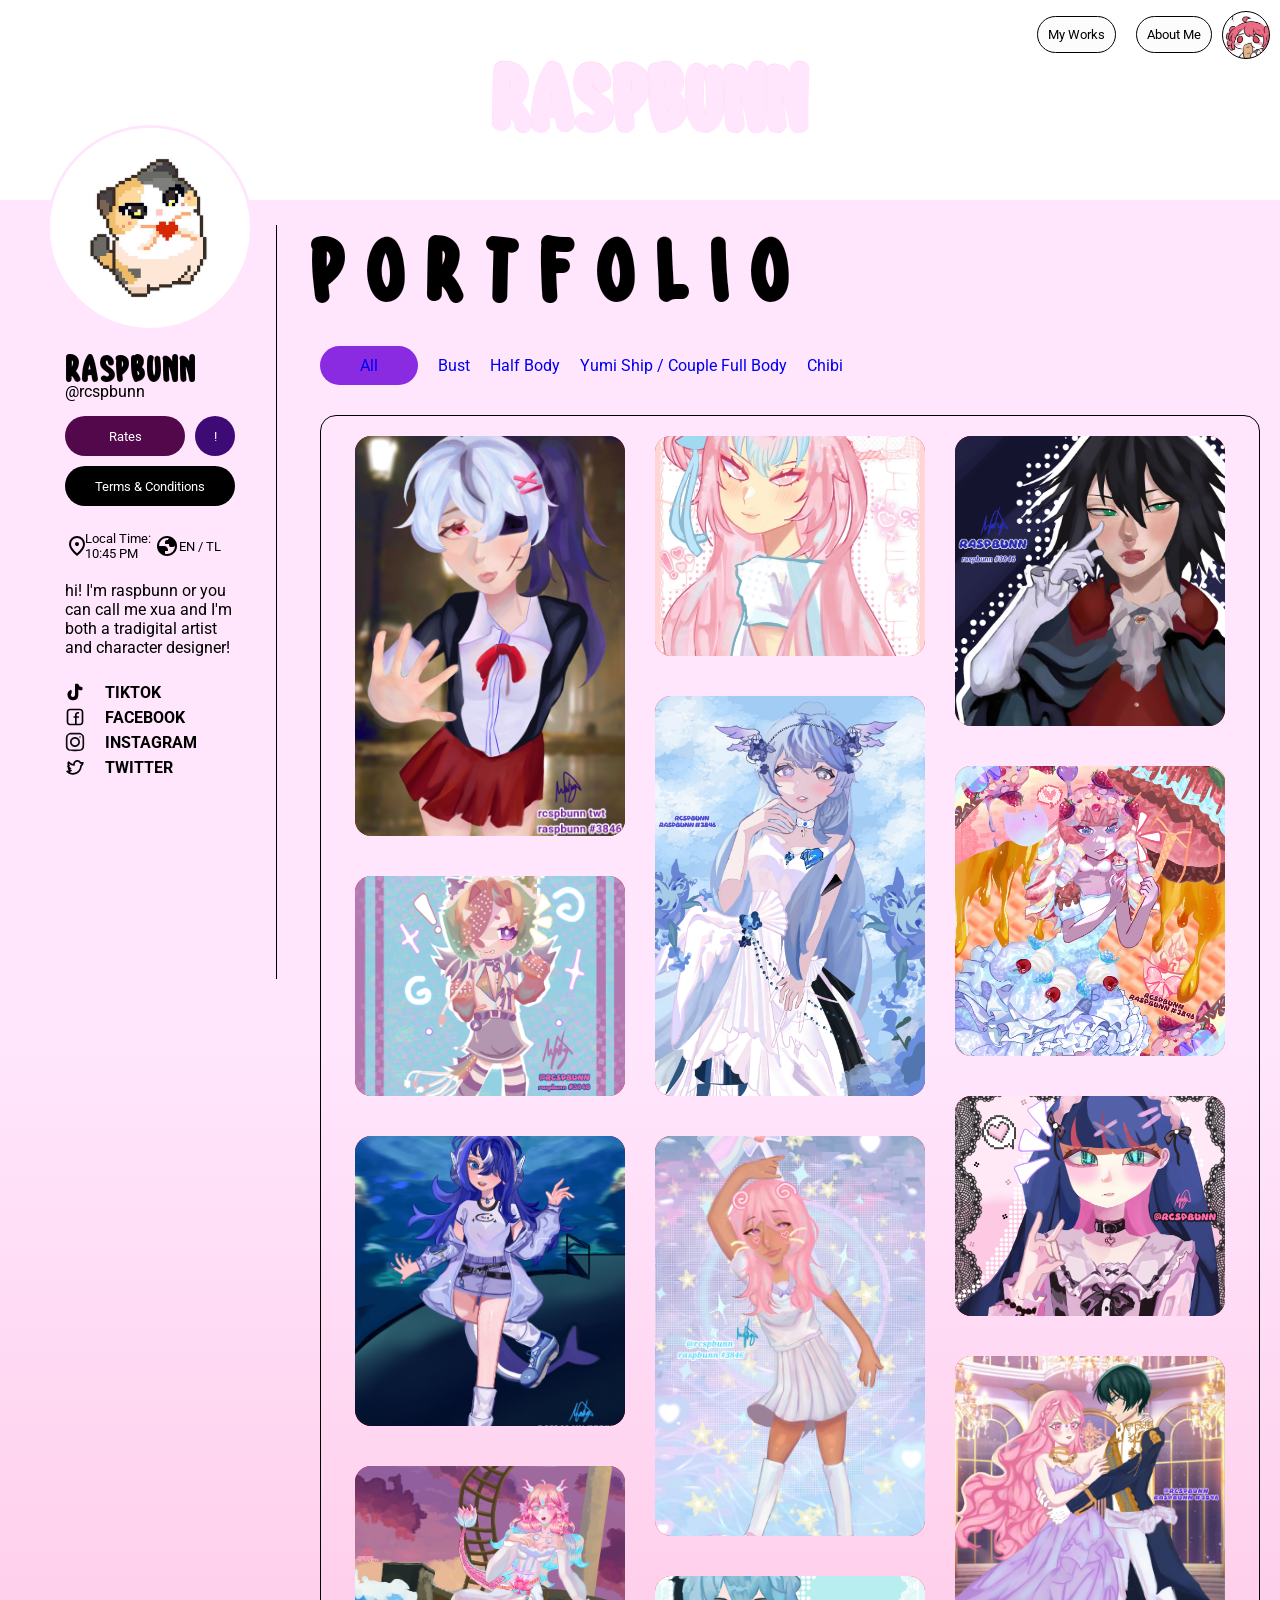
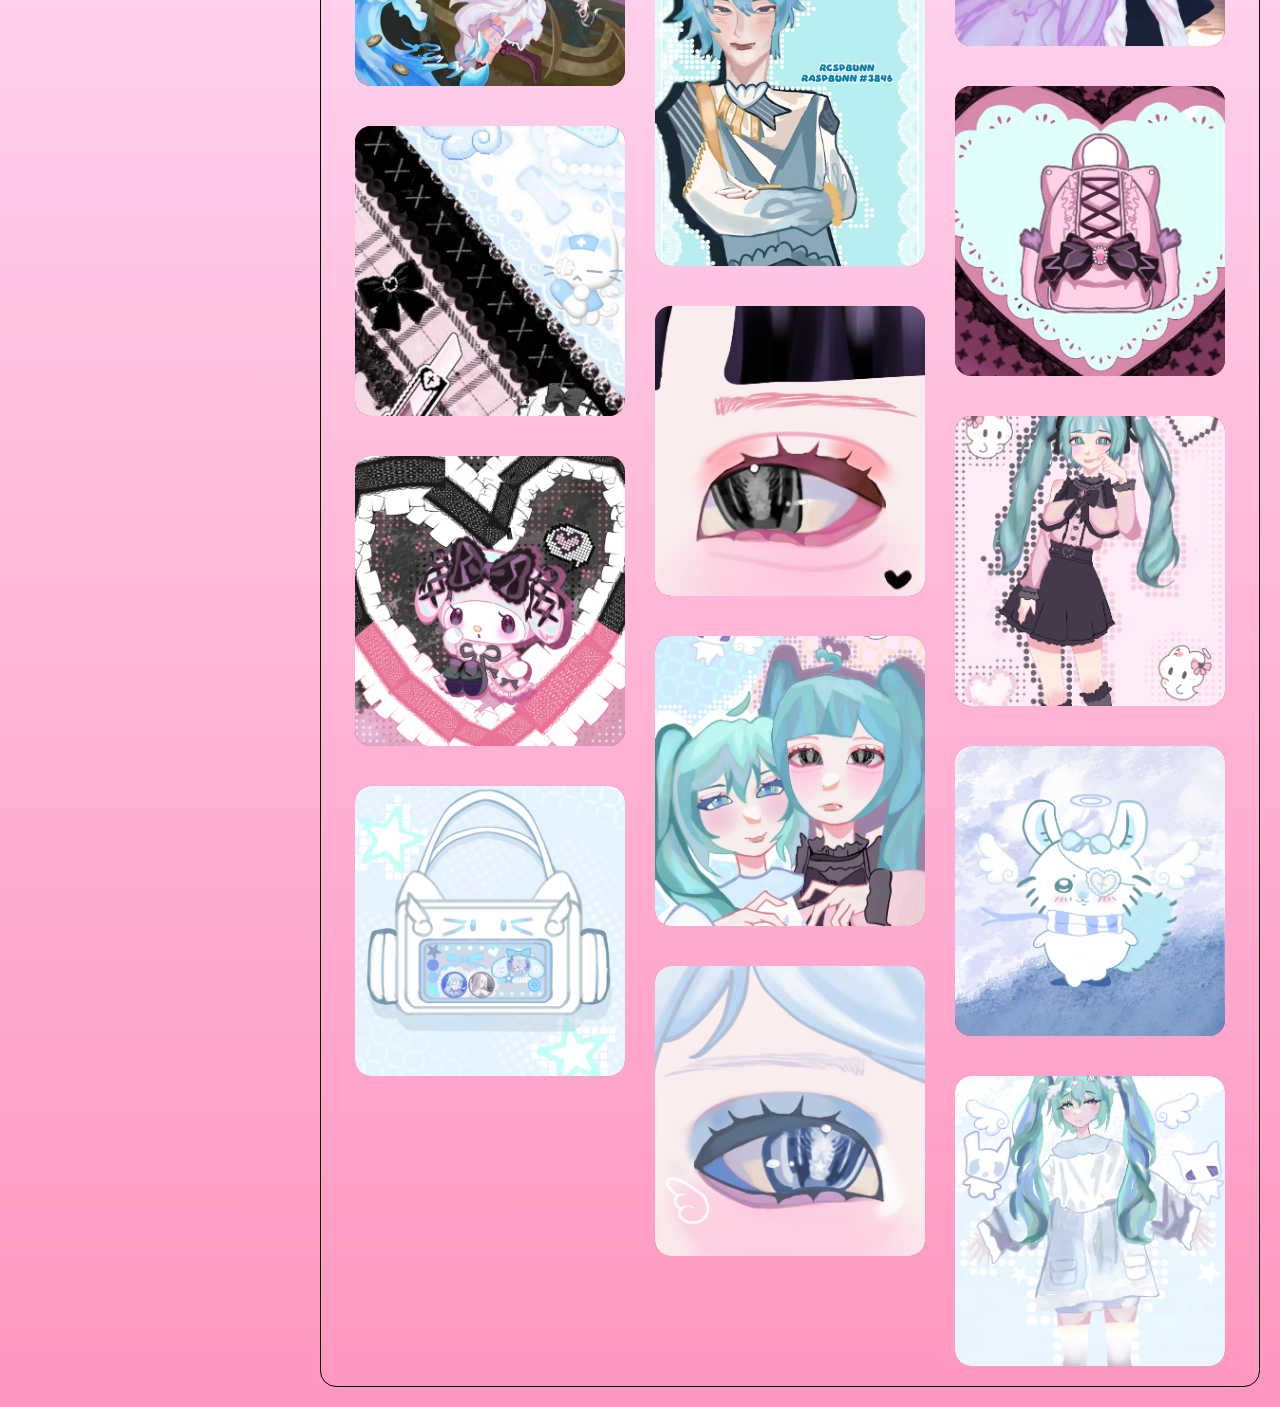
==== Portfolio.html @ 0a6a1443 "Files" ====
<!DOCTYPE html>
<html>
    
<head>
    <meta charset="UTF-8">
    <meta name="viewport" content="width=device-width, initial-scale=1.0">

    <!--Fonts-->
    <link rel="preconnect" href="https://fonts.googleapis.com">
    <link rel="preconnect" href="https://fonts.gstatic.com" crossorigin>
    <link href="https://fonts.googleapis.com/css2?family=Poppins:ital,wght@0,100;0,200;0,300;0,400;0,500;0,600;0,700;0,800;0,900;1,100;1,200;1,300;1,400;1,500;1,600;1,700;1,800;1,900&family=Roboto:ital,wght@0,100..900;1,100..900&display=swap" rel="stylesheet">

    <!--Links-->
    <link rel="stylesheet" href="Margaux_Website.css">
    <link rel="stylesheet" href="margauxjs-css.css">
    <link rel="stylesheet" href="Portfolio.css">
    <script src="Portfolio.js" defer></script>
    <script src="Sidebar.js" defer></script>

    <title>Raspbunn</title>
</head>
<body>
   
     
   
    
   <!-- Navigation bar -->
    <nav class ="nav">
        <div class="header">
            <div class="navSection1"></div>
            <div class="navSection2">
                <button class="myWorksBtn" id="portfolioBtn">My Works</button>
                <button class="myWorksBtn" id="aboutBtn">About Me</button>
                    <!--Buttons Navigation-->
                    <div class="iconWrapper"><button onclick="popUp()" class="icons"></button></div>
                    
                </div>
        </div>
          
    
    </nav>
    
    <!--Main Content-->
    <div class="alerWrapper"> 
        <div class="alert">
          
        </div>
    </div>
    <main class="main">
      
        <section class="logoWrap">
            <article class="logoContainer">
                <!-- <img class="logo" src="image/cinnamoroll.jpg" > -->
                <h6 class="nameBrand sizeLogo">Raspbunn</h6>
                
            </article>
        </section>
         <section class=" mainWrap">
                  <video class="background" width="100%"  autoplay loop muted playsinline disablePictureInPicture>
             <source src="image/bg.mp4" type="video/mp4">
             </video>
           
        <article class="mainArticle">
             <!--Side Bar-->
    <aside class="sidebar">
        <div class="sidebarWrapper">
              <div class="verticalLine"></div>
                <div class="headTitleWrap">
                    
             <!-- 1st Section-->
                    <div class="profileDisplay">
                        <img class="profile" src="image/cat.jpg">
                    </div>
                    
            <!-- 2nd Section -->
                    <div class="secondWrap ">
                        <h class="nameBrand color ">Raspbunn</h>
                        <p class="fontReg textName">@rcspbunn</p>
                        <div class="buttonGrid">
                            <div><button class="longButton sizeBtn fontReg" id="ratesBtn">Rates</button></div>
                            <div class="displayFlex"><button class="shortButton fontReg ">!</button></div>
                        </div>
                        <button class="longButton fontReg workBtn" id="termsBtn">Terms & Conditions</button>
                        <div class="fontReg localTime" id="time"></div>
                        <p class="fontReg">
                            hi! I'm raspbunn or you can call me xua and I'm both a tradigital artist and character designer!
                        </p>
                    </div>
            <!--3rd Section-->
                    <div class="channelsWrap">
                        <a class= "blank" href="https://www.tiktok.com/@rcspbunn"><svg class="svgIcon" fill="#000000" width="20px" height="20px" viewBox="0 0 24 24" id="tiktok" data-name="Flat Color" xmlns="http://www.w3.org/2000/svg" class="icon flat-color"><path id="primary" d="M21,7V9a1,1,0,0,1-1,1,8,8,0,0,1-4-1.08V15.5A6.5,6.5,0,1,1,6.53,9.72a1,1,0,0,1,1.47.9v2.52a.92.92,0,0,1-.28.62,2.49,2.49,0,0,0,2,4.23A2.61,2.61,0,0,0,12,15.35V3a1,1,0,0,1,1-1h2.11a1,1,0,0,1,1,.83A4,4,0,0,0,20,6,1,1,0,0,1,21,7Z" style="fill: rgb(0, 0, 0);"></path></svg> TIKTOK</a>
                        <a class="facebook blank" href="https://www.facebook.com/mbdelapaz"><svg class="svgIcon"  width="20px" height="20px" viewBox="0 0 24 24" fill="none" xmlns="http://www.w3.org/2000/svg">
                            <path fill-rule="evenodd" clip-rule="evenodd" d="M2 6C2 3.79086 3.79086 2 6 2H18C20.2091 2 22 3.79086 22 6V18C22 20.2091 20.2091 22 18 22H6C3.79086 22 2 20.2091 2 18V6ZM6 4C4.89543 4 4 4.89543 4 6V18C4 19.1046 4.89543 20 6 20H12V13H11C10.4477 13 10 12.5523 10 12C10 11.4477 10.4477 11 11 11H12V9.5C12 7.567 13.567 6 15.5 6H16.1C16.6523 6 17.1 6.44772 17.1 7C17.1 7.55228 16.6523 8 16.1 8H15.5C14.6716 8 14 8.67157 14 9.5V11H16.1C16.6523 11 17.1 11.4477 17.1 12C17.1 12.5523 16.6523 13 16.1 13H14V20H18C19.1046 20 20 19.1046 20 18V6C20 4.89543 19.1046 4 18 4H6Z" fill="#000000"/>
                            </svg> FACEBOOK</a>
                        <a class="instagram blank" href="https://www.instagram.com/raspbunnn"><svg class="svgIcon"  width="20px" height="20px" viewBox="0 0 24 24" fill="none" xmlns="http://www.w3.org/2000/svg">
                            <path fill-rule="evenodd" clip-rule="evenodd" d="M12 18C15.3137 18 18 15.3137 18 12C18 8.68629 15.3137 6 12 6C8.68629 6 6 8.68629 6 12C6 15.3137 8.68629 18 12 18ZM12 16C14.2091 16 16 14.2091 16 12C16 9.79086 14.2091 8 12 8C9.79086 8 8 9.79086 8 12C8 14.2091 9.79086 16 12 16Z" fill="#0F0F0F"/>
                            <path d="M18 5C17.4477 5 17 5.44772 17 6C17 6.55228 17.4477 7 18 7C18.5523 7 19 6.55228 19 6C19 5.44772 18.5523 5 18 5Z" fill="#0F0F0F"/>
                            <path fill-rule="evenodd" clip-rule="evenodd" d="M1.65396 4.27606C1 5.55953 1 7.23969 1 10.6V13.4C1 16.7603 1 18.4405 1.65396 19.7239C2.2292 20.8529 3.14708 21.7708 4.27606 22.346C5.55953 23 7.23969 23 10.6 23H13.4C16.7603 23 18.4405 23 19.7239 22.346C20.8529 21.7708 21.7708 20.8529 22.346 19.7239C23 18.4405 23 16.7603 23 13.4V10.6C23 7.23969 23 5.55953 22.346 4.27606C21.7708 3.14708 20.8529 2.2292 19.7239 1.65396C18.4405 1 16.7603 1 13.4 1H10.6C7.23969 1 5.55953 1 4.27606 1.65396C3.14708 2.2292 2.2292 3.14708 1.65396 4.27606ZM13.4 3H10.6C8.88684 3 7.72225 3.00156 6.82208 3.0751C5.94524 3.14674 5.49684 3.27659 5.18404 3.43597C4.43139 3.81947 3.81947 4.43139 3.43597 5.18404C3.27659 5.49684 3.14674 5.94524 3.0751 6.82208C3.00156 7.72225 3 8.88684 3 10.6V13.4C3 15.1132 3.00156 16.2777 3.0751 17.1779C3.14674 18.0548 3.27659 18.5032 3.43597 18.816C3.81947 19.5686 4.43139 20.1805 5.18404 20.564C5.49684 20.7234 5.94524 20.8533 6.82208 20.9249C7.72225 20.9984 8.88684 21 10.6 21H13.4C15.1132 21 16.2777 20.9984 17.1779 20.9249C18.0548 20.8533 18.5032 20.7234 18.816 20.564C19.5686 20.1805 20.1805 19.5686 20.564 18.816C20.7234 18.5032 20.8533 18.0548 20.9249 17.1779C20.9984 16.2777 21 15.1132 21 13.4V10.6C21 8.88684 20.9984 7.72225 20.9249 6.82208C20.8533 5.94524 20.7234 5.49684 20.564 5.18404C20.1805 4.43139 19.5686 3.81947 18.816 3.43597C18.5032 3.27659 18.0548 3.14674 17.1779 3.0751C16.2777 3.00156 15.1132 3 13.4 3Z" fill="#0F0F0F"/>
                            </svg> INSTAGRAM</a>
                        <a class="twitter blank" href="https://x.com/rcspbunn"><svg class="svgIcon"  width="20px" height="20px" viewBox="0 0 24 24" fill="none" xmlns="http://www.w3.org/2000/svg">
                            <path fill-rule="evenodd" clip-rule="evenodd" d="M14.8486 5.65845C13.1442 5.65845 11.7626 7.0401 11.7626 8.74446C11.7626 8.95304 11.7831 9.15581 11.822 9.35119C11.8846 9.66589 11.7924 9.99153 11.5741 10.2267C11.3558 10.4619 11.0379 10.578 10.7194 10.5389C8.51116 10.268 6.50248 9.35556 4.88498 7.9954C4.91649 8.59732 5.12515 9.23671 5.57799 9.90654L6.25677 10.9106L5.14211 11.3863L4.92704 11.4781C5.0869 11.6609 5.2791 11.8487 5.49369 12.0332C5.73717 12.2425 5.97247 12.4165 6.14726 12.5381C6.23408 12.5985 6.30452 12.645 6.35171 12.6755C6.37527 12.6907 6.39294 12.7018 6.40383 12.7086L6.41495 12.7155L6.41519 12.7157L6.41551 12.7159L6.41578 12.7161L6.41619 12.7163L6.41647 12.7165L7.96448 13.655L6.34397 14.4653C6.26374 14.5054 6.18367 14.5412 6.10393 14.573C6.42924 14.8471 6.82517 15.0995 7.2464 15.2986L8.63623 15.9556L7.47226 16.9598C6.8369 17.508 6.19778 17.9166 5.36946 18.1326C6.59681 18.7875 8.00315 19.1596 9.49941 19.1596C14.3045 19.1596 18.1746 15.325 18.1746 10.6256V10.1059L18.5998 9.80721C19.2636 9.34107 19.7329 8.71068 20.0689 7.99004H18.5398H17.9084L17.637 7.41994C17.1401 6.37633 16.0772 5.65845 14.8486 5.65845ZM3.56882 12.9581C3.38031 13.174 3.29093 13.4642 3.33193 13.7553C3.44474 14.5563 3.92441 15.2462 4.45444 15.7728C4.59838 15.9158 4.75232 16.0531 4.91396 16.184C4.88926 16.1909 4.86437 16.1975 4.83925 16.2038C4.35789 16.3243 3.70926 16.3494 2.62755 16.2434C2.20934 16.2024 1.81014 16.4273 1.62841 16.8062C1.44668 17.185 1.5212 17.6371 1.81492 17.9376C3.75693 19.9245 6.48413 21.1596 9.49941 21.1596C15.212 21.1596 19.8978 16.7239 20.1628 11.126C21.4521 10.0429 22.0976 8.57673 22.4458 7.24263C22.5241 6.94292 22.459 6.62387 22.2696 6.37873C22.0803 6.13359 21.788 5.99004 21.4783 5.99004H19.1247C18.2201 4.58853 16.6437 3.65845 14.8486 3.65845C12.1796 3.65845 9.99072 5.71435 9.7793 8.32892C7.91032 7.84456 6.2705 6.78758 5.05863 5.35408C4.83759 5.09261 4.49814 4.9624 4.15894 5.00897C3.81974 5.05554 3.52794 5.27241 3.38555 5.58378C2.78087 6.90597 2.66434 8.43104 3.34116 9.98046L3.10746 10.0802C2.64466 10.2777 2.40073 10.7884 2.5379 11.2725C2.72276 11.925 3.14129 12.5011 3.56882 12.9581Z" fill="#000000"/>
                            </svg>TWITTER</a>

                    </div>
                </div>
       </div>
    </aside>
    </article>

            <article class="portfolioWrapper">
                <div class="portfolioSection1">
                    <h class="nameBrand color portfolioSize">
                        <span>P</span>
                        <span>O</span>
                        <span>R</span>
                        <span>T</span>
                        <span>F</span>
                        <span>O</span>
                        <span>L</span>
                        <span>I</span>
                        <span>O</span>
                    </h>
                    <ul class="indicator">
                        <li data-filter="all"><a href="#" class="active">All</a></li>
                        <li data-filter="bust"><a href="#">Bust</a></li>
                        <li data-filter="halfBody"><a href="#">Half Body</a></li>
                        <li data-filter="yumiShip"><a href="#">Yumi Ship / Couple Full Body</a></li>
                        <li data-filter="chibi"><a href="#">Chibi</a></li>
                    </ul>
                </div>
                <div class="cardContainer">
                  
                        <div data-category="" class="card cardLarge"><img class="imgFormat" src="portfolio/1-large.jpg" id="">
                        
                        </div>
                        <div data-category="" class="card cardSmall"><img src="portfolio/4-small.jpg" alt="" class="imgFormat">
                        
                        </div>
                        <div data-category="" class="card cardMedium"><img src="portfolio/11-medium.jpg" alt="" class="imgFormat">
                        
                        </div>
                        <div data-category="" class="card cardLarge"><img src="portfolio/2-large.jpg" alt="" class="imgFormat">
                        
                        </div>
                        <div data-category="" class="card cardMedium"><img src="portfolio/12-medium.jpg" alt="" class="imgFormat">
                        
                        </div>
                        <div data-category="" class="card cardSmall"><img src="portfolio/6-small.png" alt="" class="imgFormat">
                        
                        </div>
                        <div data-category="" class="card cardSmall"><img src="portfolio/7-small.png" alt="" class="imgFormat">
                        
                        </div>
                        <div data-category="" class="card cardMedium"><img src="portfolio/5 - Medium.png" alt="" class="imgFormat">
                        
                        </div>
                        <div data-category="" class="card cardLarge"><img src="portfolio/3-large.jpg" alt="" class="imgFormat">
                        
                        </div>
                        <div data-category="" class="card cardMedium"><img src="portfolio/9-medium.jpg" alt="" class="imgFormat">
                        
                        </div>
                        <div data-category="" class="card cardSmall"><img src="portfolio/8-small.png" alt="" class="imgFormat">
                        
                        </div>
                        <div data-category="" class="card cardMedium"><img src="portfolio/10-large.jpg" alt="" class="imgFormat">
                        
                        </div>
                        <div data-category="" class="card cardMedium"><img src="portfolio/13-Medium.png" alt="" class="imgFormat">
                        
                        </div>
                        <div data-category="" class="card cardMedium"><img src="portfolio/14-medium.png" alt="" class="imgFormat">
                        
                        </div>
                        <div data-category="" class="card cardMedium"><img src="portfolio/15-medium.png" alt="" class="imgFormat">
                        
                        </div>
                        <div data-category="" class="card cardMedium"><img src="portfolio/16-medium.png" alt="" class="imgFormat">
                        
                        </div>
                        <div data-category="" class="card cardMedium"><img src="portfolio/17-medium.png" alt="" class="imgFormat">
                        
                        </div>
                        <div data-category="" class="card cardMedium"><img src="portfolio/18-medium.png" alt="" class="imgFormat">
                        
                        </div>
                        <div data-category="" class="card cardMedium"><img src="portfolio/19-medium.png" alt="" class="imgFormat">
                        
                        </div>
                        <div data-category="" class="card cardMedium"><img src="portfolio/20-medium.png" alt="" class="imgFormat">
                        
                        </div>
                        <div data-category="" class="card cardMedium"><img src="portfolio/21-medium.png" alt="" class="imgFormat">
                        
                        </div>
                        <div data-category="" class="card cardMedium"><img src="portfolio/22-medium.png" alt="" class="imgFormat">
                        
                        </div>
                    
                </div>
            </article>
        </section>
    </main>

   
    <!--Footer-->
    <footer>
 
    </footer>

</body>
</html>
---- Margaux_Website.css ----
:root{
   
    /*Nav Buttons*/
    --myWorks-border-color:solid 1px rgb(0, 0, 0);
    --myWorks-button: rgb(252, 252, 252);

    --myWorks-button-hover-bg: rgb(249, 181, 219);
    --myWorks-button-hover-textcolor:black;
    --myWorks-button-active-bg:rgb(146, 73, 138);
    --myWorks-button-active-textcolor: white;

    --header-button-1: url("image/teto.jpg");
    --header-button-1-hover:url("image/cat.jpg");
    --header-button-1-active:url(image/likeCat.jpg);
    --header-button-2: url("image/teto.jpg");
    /*
    --header-button-2-hover:;
    --header-button-2-active:;*/

    /*Sidebar*/

    --rates-hover: rgb(249, 181, 219);
    --rates-hover-color: white;

    --rates-active: white; 
    --rates-active-color: black;

    --terms-hover:rgb(249, 181, 219);
    --terms-hover-color:white;

    --terms-active:white;
    --terms-active-color:black;
    
    
    --svg-button-hover: rgb(146, 73, 138);
    --svg-button-active: white;


    /*Main Section*/
    --logo-border:  solid 1px rgb(146, 73, 138);
    --name-brand-font:Logo;
    --name-brand-font-border: 0.1px rgb(249, 181, 219) ;
    --name-brand-color:rgb(255, 230, 253);
}
@font-face {
    font-family: Logo;
    src: url("fonts/Cute\ Rabbit.ttf");
}

@font-face {
    font-family: Head;
    src: url("fonts/MilkyNice-Clean.ttf");
}
@font-face {
    font-family: Roboto;
    src: url("fonts/Roboto-VariableFont_wdth\,wght.ttf");
}
html{
    min-width: 100%;
    margin: 0px;
    padding: 0px;
}
body{
    min-width: 100vh;
    margin: 0px;
    padding: 0px;
    
}
/*Background*/
.background{
    object-fit: cover;
    top:0;
    left: 0;
    height: 100vh;
    width: 100vw;
    position: fixed;
    z-index: -1;
    
}


/*Navigation Bar*/
.header{
    display: flex;
    justify-content: flex-end;
    position: fixed;
    top: 0;
    right: 0;
    
    padding: 0.4rem 0rem 0.4rem 0rem;
    z-index: 200;
    margin: 0;
}

.navSection2{
    display: flex;

    width: auto;
}


.icons{
    
    display: flex;
    justify-content: center;
    align-items: center;
    background-size:cover;
    height: 3rem;
    width: 3rem;
    border: Solid 1px ;
    border-radius: 50%;
    cursor: pointer;
    background-image:var(--header-button-1) ;
    margin: 0px 10px 0px 0px;
}

.icons:hover{
   
   background-image: var(--header-button-1-hover);

}
.icons:active{
    background-image: var(--header-button-1-active);
  
}

.iconWrapper{
    display: flex;
    justify-content: center;
    align-items: center;
}
.icons{
    
    display: flex;
    justify-content: center;
    align-items: center;
    background-size:cover;
    height: 3rem;
    width: 3rem;
    border: Solid 1px ;
    border-radius: 50%;
    cursor: pointer;
    background-image:var(--header-button-1) ;
    margin: 0px 10px 0px 0px;
}

.myWorksBtn{
    font-family: Roboto; 
    margin: 0px;
    border-radius: 100px;
    padding: 10px;
    border: var(--myWorks-border-color);
    background-color: var(--myWorks-button);
    margin: 10px;

    cursor: pointer;
}

.myWorksBtn:hover{
    background-color: var(--myWorks-button-hover-bg);
    color: var(--myWorks-button-hover-textcolor);
}

.myWorksBtn:active{
    background-color: var(--myWorks-button-active-bg);
    color: var(--myWorks-button-active-textcolor);
}

/*Main Section*/

.logoWrap{
    display: flex;
    justify-content: center;
    align-items: center;
    
}
.logoContainer{
    display: flex;
    justify-content: center;
    align-items: center;
    padding: 10px;
    margin: 10px;
}

.logo{
    margin: 0;
    padding: 0;
    display: inline;
    align-items: center;
    height: 50px;
    width: 50px;
    border:var(--logo-border);
    border-radius: 50%;
    
}

.nameBrand{
    display: inline;
    align-items: center;
    padding: 0rem 0rem 0rem 1rem;
    font-family: var(--name-brand-font);
    font-size: 40px;
    -webkit-text-stroke:var(--name-brand-font-border);
    color:var(--name-brand-color) ;
}
.sizeLogo{
    font-size: 100px;
}

.raspberry{
    rotate: 20deg;
    padding: -5px;
    height: 50px;
}
/*Divider*/
.main{
    display: grid;
    grid-template-rows: 200px 1fr;
    min-height: 100vh;
    padding: 0px;
    height:   auto;
    margin: 0px 0px -20px 0px;

   
}
.mainWrap{
   display: grid;
   grid-template-columns: 300px 1fr;
   background-image: linear-gradient(to bottom, var(--name-brand-color) 30%,rgb(255, 151, 192));
   position: relative;
    height: auto;
   
}

/*Left side*/


.headTitleWrap{
    display: grid;
    justify-content: center;
    grid-template-rows: 150px 1fr 1fr;
    z-index: 2;
    height: auto;
    position: relative;
    transition: all 1000ms ease-in-out;
   
    
   
}

.verticalLine{
    display: flex;
    justify-content: end;
    margin: 25px 0px 50px 274.5px;
    position: absolute;
    top: 0;
    bottom: 0;
    border-right: solid 1px black;
    background-color: rgb(146, 73, 138, 0);
 
    width: 1px;
    box-shadow: 100;
    
}

.profileDisplay{
    display: flex;
    justify-content: center;
    
}

.profile{
    display: flex;
    justify-content: center;
    margin: -50px;
    border-radius: 50%;
    height: 200px;
    width: 200px;
    border:solid 3px var(--name-brand-color);
    transition: all 1000ms ease-in-out;
}

/*Second Section*/
.secondWrap{
    display: inline-block;
    max-width: 170px;
    padding: 20px 0px 0px 0px;
    justify-content: center;
    
}

.textJustify{
    justify-content: center;
}

.color{
    padding: 0px 0px 0px 0px;
    color: black;
   
}
.fontReg{
    font-family: Roboto;
    margin: 20px 0px 20px 0px;
}

.textName{
    padding: 0px;
    margin: -10px 0px 10px 0px;
}

.buttonGrid{
    display: grid;
    grid-template-columns: 100px 1fr;
}
.displayFlex{
    display: flex;
    justify-content: end;
    padding: 0px;
    margin: 0px;
}

.longButton{
    border-radius: 400px;
    border: none;
    padding: 5px 10px 5px 10px;
    margin: 5px 0px 5px 0px;
    background-color: #54084C;
    color: white;
    cursor: pointer;
    z-index: 40;
}

.shortButton{
    border-radius: 50%;
    border: none;
    height: 40px;
    width: 40px;

    margin: 5px 0px 5px 0px;
    background-color: #3E0A76;
    color: white;
    cursor: pointer;
}

.sizeBtn{
    width: 120px;
    height: 40px;
}

.workBtn{
    display: flex;
    justify-content: center;
    align-items: center;
    width: 100%;
    height: 40px;
    background-color: #000000;

}
.borderR{
     border-right: solid 1.5px black;
}

#ratesBtn:hover{
    background-color: var(--rates-hover);
    color: var(--rates-hover-color);
}
#ratesBtn:active{
    background-color: var(--rates-active);
    color:var(--rates-active-color);
}

#termsBtn:hover{
    background-color: var(--terms-hover);
    color: var(--terms-hover-color);
}
#termsBtn:active{
    background-color: var(--terms-active);
    color:var(--terms-active-color);
}


/*3rd Section*/

.channelsWrap{
    display: flex;
    flex-direction: column;
}

.blank{
    padding: 5px 0px 0px 0px;
    font-family: roboto;
    font-weight: bold;
    color: black;
    text-decoration: none;
    display: flex;
    align-items: center;
}

.blank:hover {
    color: var(--svg-button-hover) !important;
}

.blank:hover path,
.blank:hover path {
    fill: var(--svg-button-hover) !important;
}

.blank:active {
    color: var(--svg-button-active) !important;
}

.blank:active path,
.blank:active path {
    fill: var(--svg-button-active) !important;
}

.svgIcon{
    padding: 0px 20px 0px 0px;
}


/*Content Article */
.contentWrap{
    display: flex;
    flex-direction: column;
    height: auto;
    
}

.contentContainer{
    display:flex;
    justify-content: start;
    align-items: center;
    padding: 20px 0px 20px 0px;
    max-width: auto;
    max-height: auto;

}

.contentImg{
    margin:0px 20px 0px 0px;
    min-width: 300px;
    max-width: 900px;
    object-fit: contain;
    width: 100%;
    height: auto ;


}

.textContent{
   font-family: Roboto;
   text-align: justify;
   margin: 0px 25px 0px 0px;

}

.blockWrap{
    display: grid;
    grid-template-columns: 1fr;
    border: solid 1px black;
    border-radius: 20px;
    padding: 10px 10px 10px 10px;
    margin: 10px 0px 10px 0px;
}

.longButton2{
    display: grid;
    grid-template-columns: 1fr 10px;
    width: 100%;
    padding: 10px 20px 10px 20px;
    margin: 2.5px 0px 2.5px 0px;
    background-color: transparent;
    border-radius: 10px;
    border: solid 1px black;
    font-family: 16px;
    cursor: pointer;
}
.longButton2:hover{
    background-color: rgb(167, 53, 153);
    color:white;
    transition: 1s ;

}

.longButton2:active{
    background-color: rgb(255, 120, 183);
    transition: 0s;
}
.buttonDisplay{
    display: flex;
    align-items: center;
    margin: 0;
    padding: 0;
}
.svgDisplay{
    display: flex;
    align-items: center;
    justify-content: center;
    rotate: 90deg;
    height: 10px;
    padding: 0px;
    margin: 2.5px 0px 0px 0px;
}

.formatText{
    font-family: Roboto;
    text-align: justify;
    font-size: 16px;
}
.sizeText{
    font-size: 30px;
}
---- margauxjs-css.css ----
:root{
    --globe-color: black;
    --globe-height: 15px;

    --location-color: black;
    --location-height: 15px;
}

.alertW{
    display: flex;
    top:50%;
    left: 50%;
    transform: translate(-50%, -50%);
    position: fixed;
    height: 100%;
    width: 100%;
    background-color: rgba(255, 144, 144, 0.5);
    z-index: 50;
   
}
.alertFront{
    border-radius: 20px;
    position: fixed;
    top: 50%;
    left: 50%;
    transform: translate(-50%, -50%);
    background-color: rgb(250, 250, 250);
    width: calc(100% - 20rem);
    height: calc(100% - 10rem);
    z-index: 51;
     transition: all 0.1s ease-in-out;
}
.margin {
    margin: 10px;
}

.addBio, .addMission, .addStrength, .addPhilosophy, .addSpecializations, .addAcademic, .addExperience, .addTestimonials{
    margin: -15px 0px 0px 0px;
    padding: 0px 10px; 
   
    max-height: 0;
    opacity: 0;
    overflow: hidden;
    

    transition: max-height 0.4s ease-out, opacity 0.3s ease-out, padding 0.4s ease-out, border-color 0.4s;
}

.addInfo{
    margin: -15px 0px 10px 0px;
    padding: 20px 10px 10px 10px;
    border-bottom: solid 1px black;
    border-left: solid 1px black;
    border-right: solid 1px black;
    border-radius: 0px 0px 10px 10px;
    
    opacity: 1;

    max-height: none;
    
}

.openBtn{
    border-radius: 10px 10px 0px 0px;
    background-color: rgb(167, 53, 153);
    color: white;
}
.openBtn:hover{
    background-color: rgb(255, 120, 183);
    transition: 0.5s;
}

.openBtn:active{
    background-color: white;
    color: black;
    transition: 0.1s;
}

/* Mission*/

.addMission{
    display: grid;
    grid-template-columns: 1fr 1fr;
    position: relative;
    overflow: hidden;
    max-height: 100%;
    opacity: 1;


   
}

.mission{
    border-right: solid 1px black;
    padding-right: 20px;
    margin: 10px;
}

.vision{
    margin: 10px;
}

.testimonials{
    display: flex;
    justify-content: center;
}

.subtext{
    margin: -20px;
}

.feedback{
    background-color: rgb(46, 44, 44);
    border-radius: 20px 20px 0px 0px;
    margin: 30px 0px 0px 0px;
    padding: 10px;
    border: solid 1px black;
    display: flex;

    align-items: center;
}
.feedbackBorder{
    display: inline-block;
    justify-content: start;
    background-color: rgb(255, 255, 255);
    width: 100%;
     border-radius: 20px 20px 0px 0px;
     margin : -10px -10px -10px 0px;
     padding: 0px 20px 0px 20px;
     border-left: solid 1px black;
     text-align: justify;
}

/*sidebar*/

.sidebar {
    position: sticky;   
    top: calc(100vh - 90%); 
   
    align-self: center; 
    height: auto;
}

.localTime{ 
    display: grid;
    grid-template-columns: 1fr 1fr;
    font-family: Roboto;
    font-size: 12.5px;
    padding: 20px 0px 0px 0px;
    margin: 0px 0px 0px 0px;
}

.localTextWrap{
    display: grid;
    grid-template-columns: 20px 1fr;
    align-items: center;
}
.localText{
    width: 70px;
}
.localFormat{
display: flex;
align-items: center;
width: 100px;
}
---- Portfolio.css ----
:root{
    --card-width: 300px;
    --card-border-radius: 16px;
    --row-increment: 10px;
    --card-small: 26;
    --card-medium : 33;
    --card-large: 44;

}

.portfolioWrapper{
    width: 100%;
    
}

.portfolioSize{
    font-size: 100px;
}

.indicator{
    display: flex;
    flex-direction: row;
    padding: 0;
    width: 100%;
   
}

.portfolioSection1{
    
      margin: 10px 10px -10px 10px;
      padding: 0px;
}

.portfolioSection1 ul li{
    list-style: none;
    
    padding: 10px 10px 10px 10px;
}
.portfolioSection1 ul li a{
    font-family: Roboto;
    text-decoration: none;
 
   
}

.active{
    background: blueviolet;
    padding: 10px 40px 10px 40px;
    border-radius: 40px;

}

/*Images Content*/

.imgFormat{
    object-fit: cover;
    height: 100%;
    width: 100%;
    border-radius: var(--card-border-radius);
    position: relative;
}

.cardContainer{
    display: grid;
    grid-template-columns: repeat(auto-fill, var(--card-width));
    grid-auto-rows: var(--row-increment);
    justify-content: center;

    left: 0;
 
    position: relative;

    margin: 40px 20px 20px 20px;
    padding: 0;
    border: solid 1px black;
    background-color: transparent;
    border-radius: var(--card-border-radius);
}

.card{
    padding: 0;
    margin: 20px 15px;
    border-radius: var(--card-border-radius);
    background-color: red;
}

.cardSmall{
    grid-row-end: span var(--card-small);

}

.cardMedium{
    grid-row-end: span var(--card-medium);
}

.cardLarge{
    grid-row-end: span var(--card-large);
}
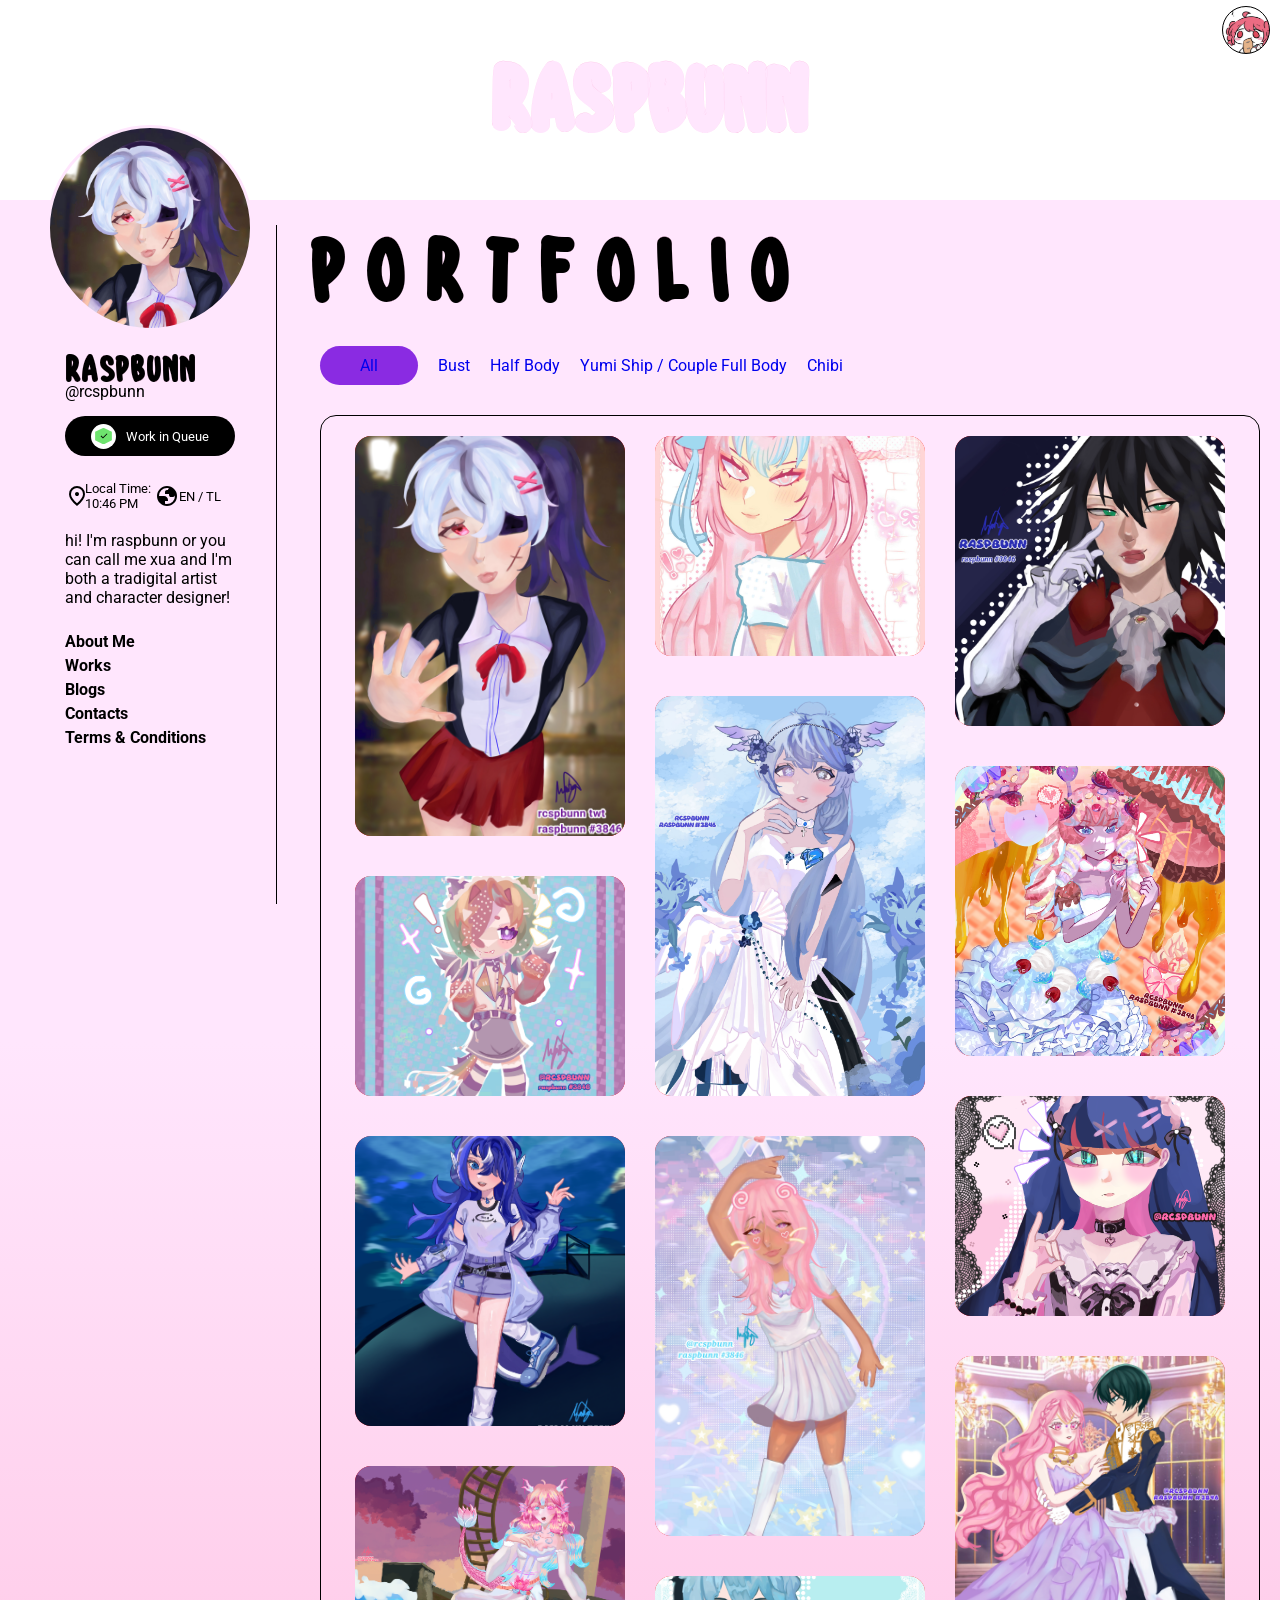
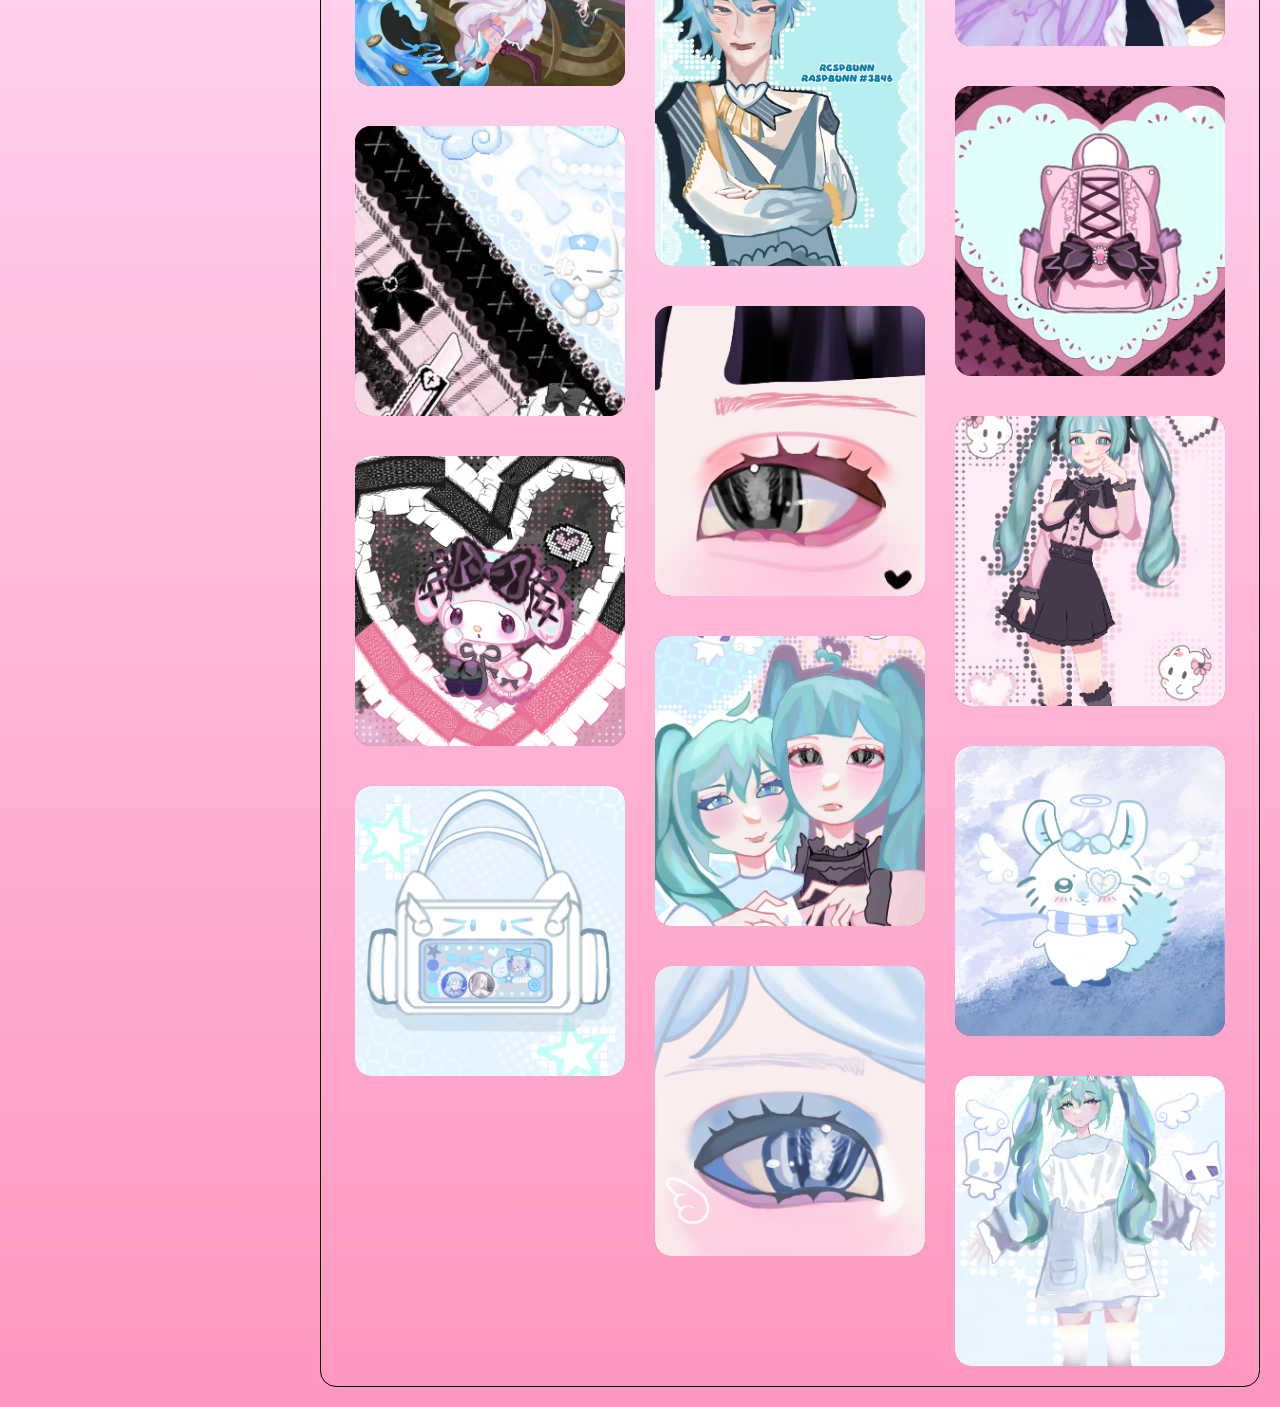
==== commit 48ff75c7: "file" ====
--- a/Portfolio.html
+++ b/Portfolio.html
@@ -13,6 +13,7 @@
     <!--Links-->
     <link rel="stylesheet" href="Margaux_Website.css">
     <link rel="stylesheet" href="margauxjs-css.css">
+    <link rel="stylesheet" href="sidebar.css">
     <link rel="stylesheet" href="Portfolio.css">
     <script src="Portfolio.js" defer></script>
     <script src="Sidebar.js" defer></script>
@@ -29,8 +30,8 @@
         <div class="header">
             <div class="navSection1"></div>
             <div class="navSection2">
-                <button class="myWorksBtn" id="portfolioBtn">My Works</button>
-                <button class="myWorksBtn" id="aboutBtn">About Me</button>
+             
+                
                     <!--Buttons Navigation-->
                     <div class="iconWrapper"><button onclick="popUp()" class="icons"></button></div>
                     
@@ -69,7 +70,7 @@
                     
              <!-- 1st Section-->
                     <div class="profileDisplay">
-                        <img class="profile" src="image/cat.jpg">
+                        <div class="profile"></div>
                     </div>
                     
             <!-- 2nd Section -->
@@ -77,10 +78,16 @@
                         <h class="nameBrand color ">Raspbunn</h>
                         <p class="fontReg textName">@rcspbunn</p>
                         <div class="buttonGrid">
-                            <div><button class="longButton sizeBtn fontReg" id="ratesBtn">Rates</button></div>
-                            <div class="displayFlex"><button class="shortButton fontReg ">!</button></div>
-                        </div>
-                        <button class="longButton fontReg workBtn" id="termsBtn">Terms & Conditions</button>
+                              <!-- <div><button class="longButton sizeBtn fontReg" id="ratesBtn">Rates</button></div> -->
+                           <!-- <div class="displayFlex"><button class="shortButton fontReg ">!</button></div> -->
+                        </div>
+                        <!-- <button class="longButton fontReg workBtn" id="termsBtn">Terms & Conditions</button> -->
+                         <div><button class="longButton fontReg workBtn" id="workQueueBtn">
+                            <div class="workSymbolWrapper">
+                                <div class="workSymbol">
+                                    <div class="check"><svg xmlns="http://www.w3.org/2000/svg" viewBox="0 0 24 24" height="24px" width="24px" fill="black"><path d="M9.55,18l-5.7-5.7l1.43-1.42l4.28,4.28l9.18-9.18L20.15,7.4L9.55,18Z"/></svg></div>
+                                </div>
+                            </div>Work in Queue</button></div>
                         <div class="fontReg localTime" id="time"></div>
                         <p class="fontReg">
                             hi! I'm raspbunn or you can call me xua and I'm both a tradigital artist and character designer!
@@ -88,7 +95,7 @@
                     </div>
             <!--3rd Section-->
                     <div class="channelsWrap">
-                        <a class= "blank" href="https://www.tiktok.com/@rcspbunn"><svg class="svgIcon" fill="#000000" width="20px" height="20px" viewBox="0 0 24 24" id="tiktok" data-name="Flat Color" xmlns="http://www.w3.org/2000/svg" class="icon flat-color"><path id="primary" d="M21,7V9a1,1,0,0,1-1,1,8,8,0,0,1-4-1.08V15.5A6.5,6.5,0,1,1,6.53,9.72a1,1,0,0,1,1.47.9v2.52a.92.92,0,0,1-.28.62,2.49,2.49,0,0,0,2,4.23A2.61,2.61,0,0,0,12,15.35V3a1,1,0,0,1,1-1h2.11a1,1,0,0,1,1,.83A4,4,0,0,0,20,6,1,1,0,0,1,21,7Z" style="fill: rgb(0, 0, 0);"></path></svg> TIKTOK</a>
+                        <!--    <a class= "blank" href="https://www.tiktok.com/@rcspbunn"><svg class="svgIcon" fill="#000000" width="20px" height="20px" viewBox="0 0 24 24" id="tiktok" data-name="Flat Color" xmlns="http://www.w3.org/2000/svg" class="icon flat-color"><path id="primary" d="M21,7V9a1,1,0,0,1-1,1,8,8,0,0,1-4-1.08V15.5A6.5,6.5,0,1,1,6.53,9.72a1,1,0,0,1,1.47.9v2.52a.92.92,0,0,1-.28.62,2.49,2.49,0,0,0,2,4.23A2.61,2.61,0,0,0,12,15.35V3a1,1,0,0,1,1-1h2.11a1,1,0,0,1,1,.83A4,4,0,0,0,20,6,1,1,0,0,1,21,7Z" style="fill: rgb(0, 0, 0);"></path></svg> TIKTOK</a>
                         <a class="facebook blank" href="https://www.facebook.com/mbdelapaz"><svg class="svgIcon"  width="20px" height="20px" viewBox="0 0 24 24" fill="none" xmlns="http://www.w3.org/2000/svg">
                             <path fill-rule="evenodd" clip-rule="evenodd" d="M2 6C2 3.79086 3.79086 2 6 2H18C20.2091 2 22 3.79086 22 6V18C22 20.2091 20.2091 22 18 22H6C3.79086 22 2 20.2091 2 18V6ZM6 4C4.89543 4 4 4.89543 4 6V18C4 19.1046 4.89543 20 6 20H12V13H11C10.4477 13 10 12.5523 10 12C10 11.4477 10.4477 11 11 11H12V9.5C12 7.567 13.567 6 15.5 6H16.1C16.6523 6 17.1 6.44772 17.1 7C17.1 7.55228 16.6523 8 16.1 8H15.5C14.6716 8 14 8.67157 14 9.5V11H16.1C16.6523 11 17.1 11.4477 17.1 12C17.1 12.5523 16.6523 13 16.1 13H14V20H18C19.1046 20 20 19.1046 20 18V6C20 4.89543 19.1046 4 18 4H6Z" fill="#000000"/>
                             </svg> FACEBOOK</a>
@@ -100,7 +107,24 @@
                         <a class="twitter blank" href="https://x.com/rcspbunn"><svg class="svgIcon"  width="20px" height="20px" viewBox="0 0 24 24" fill="none" xmlns="http://www.w3.org/2000/svg">
                             <path fill-rule="evenodd" clip-rule="evenodd" d="M14.8486 5.65845C13.1442 5.65845 11.7626 7.0401 11.7626 8.74446C11.7626 8.95304 11.7831 9.15581 11.822 9.35119C11.8846 9.66589 11.7924 9.99153 11.5741 10.2267C11.3558 10.4619 11.0379 10.578 10.7194 10.5389C8.51116 10.268 6.50248 9.35556 4.88498 7.9954C4.91649 8.59732 5.12515 9.23671 5.57799 9.90654L6.25677 10.9106L5.14211 11.3863L4.92704 11.4781C5.0869 11.6609 5.2791 11.8487 5.49369 12.0332C5.73717 12.2425 5.97247 12.4165 6.14726 12.5381C6.23408 12.5985 6.30452 12.645 6.35171 12.6755C6.37527 12.6907 6.39294 12.7018 6.40383 12.7086L6.41495 12.7155L6.41519 12.7157L6.41551 12.7159L6.41578 12.7161L6.41619 12.7163L6.41647 12.7165L7.96448 13.655L6.34397 14.4653C6.26374 14.5054 6.18367 14.5412 6.10393 14.573C6.42924 14.8471 6.82517 15.0995 7.2464 15.2986L8.63623 15.9556L7.47226 16.9598C6.8369 17.508 6.19778 17.9166 5.36946 18.1326C6.59681 18.7875 8.00315 19.1596 9.49941 19.1596C14.3045 19.1596 18.1746 15.325 18.1746 10.6256V10.1059L18.5998 9.80721C19.2636 9.34107 19.7329 8.71068 20.0689 7.99004H18.5398H17.9084L17.637 7.41994C17.1401 6.37633 16.0772 5.65845 14.8486 5.65845ZM3.56882 12.9581C3.38031 13.174 3.29093 13.4642 3.33193 13.7553C3.44474 14.5563 3.92441 15.2462 4.45444 15.7728C4.59838 15.9158 4.75232 16.0531 4.91396 16.184C4.88926 16.1909 4.86437 16.1975 4.83925 16.2038C4.35789 16.3243 3.70926 16.3494 2.62755 16.2434C2.20934 16.2024 1.81014 16.4273 1.62841 16.8062C1.44668 17.185 1.5212 17.6371 1.81492 17.9376C3.75693 19.9245 6.48413 21.1596 9.49941 21.1596C15.212 21.1596 19.8978 16.7239 20.1628 11.126C21.4521 10.0429 22.0976 8.57673 22.4458 7.24263C22.5241 6.94292 22.459 6.62387 22.2696 6.37873C22.0803 6.13359 21.788 5.99004 21.4783 5.99004H19.1247C18.2201 4.58853 16.6437 3.65845 14.8486 3.65845C12.1796 3.65845 9.99072 5.71435 9.7793 8.32892C7.91032 7.84456 6.2705 6.78758 5.05863 5.35408C4.83759 5.09261 4.49814 4.9624 4.15894 5.00897C3.81974 5.05554 3.52794 5.27241 3.38555 5.58378C2.78087 6.90597 2.66434 8.43104 3.34116 9.98046L3.10746 10.0802C2.64466 10.2777 2.40073 10.7884 2.5379 11.2725C2.72276 11.925 3.14129 12.5011 3.56882 12.9581Z" fill="#000000"/>
                             </svg>TWITTER</a>
-
+                        -->
+                        <a class="linkStyle blank" id="aboutBtn">
+                            About Me
+                        </a>
+                        <a class="linkStyle blank" id="portfolioBtn">
+                            Works
+                        </a>
+                        <a class="linkStyle blank" id="blogsBtn">
+                            Blogs
+                        </a>
+    
+                        <a  class="linkStyle blank" id="contactsBtn">
+                            Contacts
+                        </a>
+                        <a  class="linkStyle blank" id="termsBtn">
+                            Terms & Conditions
+                        </a>
+                
                     </div>
                 </div>
        </div>
--- a/Margaux_Website.css
+++ b/Margaux_Website.css
@@ -18,7 +18,7 @@
     --header-button-2-active:;*/
 
     /*Sidebar*/
-
+    --profile:url('portfolio/1-large.jpg');
     --rates-hover: rgb(249, 181, 219);
     --rates-hover-color: white;
 
@@ -35,6 +35,7 @@
     --svg-button-hover: rgb(146, 73, 138);
     --svg-button-active: white;
 
+    
 
     /*Main Section*/
     --logo-border:  solid 1px rgb(146, 73, 138);
@@ -278,6 +279,9 @@
     width: 200px;
     border:solid 3px var(--name-brand-color);
     transition: all 1000ms ease-in-out;
+    background-image: var(--profile) ;
+    object-fit: cover;
+    background-size: cover;
 }
 
 /*Second Section*/
--- a/margauxjs-css.css
+++ b/margauxjs-css.css
@@ -4,8 +4,32 @@
 
     --location-color: black;
     --location-height: 15px;
-}
-
+
+    --close-color: white;
+    --close-color-hover:pink;
+    --close-color-active:grey;
+
+    --boxTextWrap-color:grey;
+    --workText-color:white;
+
+    --new-box-bg:linear-gradient(to left,rgb(249, 181, 219), rgb(129, 103, 243));
+    --wait-box-bg:#004D1B;
+    --queue-box-bg:#47351F;
+    --wip-box-bg:#201F47;
+
+    --new-item-nothing-bg:linear-gradient(to right,rgb(249, 181, 219), rgb(129, 103, 243));
+    --wait-item-nothing-bg:#083217;
+    --queue-item-nothing-bg:#372917;
+    --wip-item-nothing-bg:#28274e;
+
+    --new-item-nothing-color:rgb(255, 255, 255);
+    --wait-item-nothing-color:#238144;
+    --queue-item-nothing-color:#63513b;
+    --wip-item-nothing-color:#696794;
+
+    --message-img: url('image/titleCover.jpg');
+}
+/*Pop Up*/
 .alertW{
     display: flex;
     top:50%;
@@ -24,15 +48,418 @@
     top: 50%;
     left: 50%;
     transform: translate(-50%, -50%);
-    background-color: rgb(250, 250, 250);
-    width: calc(100% - 20rem);
-    height: calc(100% - 10rem);
+    background-color: rgb(11, 11, 11);
+    
+    overflow: hidden;
+
+    width: clamp(600px, 90vw, 1200px); 
+    
     z-index: 51;
-     transition: all 0.1s ease-in-out;
-}
+    transition: all 0.1s ease-in-out;
+}
+.alertGrid{
+    display: grid;
+    grid-template-rows: 25px 1fr;
+    padding: 10px;
+
+}
+
+.alertSection1{
+   display: flex;
+   justify-content: start;
+   align-items: center;
+   
+}
+.alertClose{
+    display: flex;
+    justify-content: start;
+    margin: 0px;
+    padding: 0pc;
+    border: none;
+    background-color: transparent;
+    cursor: pointer;
+}
+
+.alertClose svg{
+   fill: var(--close-color) !important;
+}
+.alertClose svg:hover{
+   fill: var(--close-color-hover)!important;
+}
+.alertClose svg:active{
+   fill: var(--close-color-active) !important;
+}
+
+/*Section 2*/
+
+.alertSection2Wrap{
+    display: grid;
+    grid-template-columns: 50px 1fr;
+    padding: 10px;
+ 
+}
+.alertProfileWrap{
+    display: flex;
+    justify-content: center;
+    align-items: center;
+    padding: 0px;
+    margin: 0px;
+}
+.alertProfile{
+  
+    border-radius: 50%;
+    background-image: var(--profile);
+    object-fit: cover;
+    background-size: cover;
+    height: 40px;
+    width: 40px;
+    
+}
+.raspTextWrap{
+    display: flex;
+    flex-direction: column; 
+    justify-content: center;
+    font-family: Roboto;
+    overflow: hidden;
+  
+    
+}
+.raspTextWrap, .alertProfileWrap{
+      margin: 0px 0px 0px 0px;
+}
+
+.rasp{
+    color: var(--workText-color);
+    font-size: 20px;
+}
+.atRasp{
+    color: var(--workText-color);
+    font-size: 10px;
+    margin: -5px 0px 0px 0px;
+}
+
+.workWrap{
+    font-family: Roboto;
+    
+}
+.workWrap h1, .workWrap p, .workWrap h2,  .messageTextFront, .messageTextSubtext{
+   
+    margin: 15px;
+}
+
+.workWrap h1, .messageTextFront{
+    font-family: Roboto;
+    color: var(--workText-color);
+}
+
+.workWrap h2{
+    font-size: 20px;
+    /*color: var(--myWorks-button-hover-bg);*/
+    color: white;
+    padding: 0px 10px 0px 5px;
+    width: 96%;
+    margin: 0px;
+    
+}
+.workWrap p,  .messageTextSubtext{
+    display: flex;
+    align-items: center;
+    color: var(--boxTextWrap-color);
+    margin: -15px 15px 0px 15px;
+    padding: -15px 15px 0px 15px;
+    
+}
+
+/*
+.workWrap h2:nth-child(5), .workWrap h2:nth-child(9){
+    color: var(--myWorks-button-active-bg);
+}
+ 
+
+
+.workWrap input{
+    width: 50%;
+    margin: 0px 15px 0px 15px;
+    border-radius: 10px;
+
+    padding-top: 10px;
+    padding-left: 10px;
+    padding-bottom: 10px;
+
+    box-sizing: border-box; 
+    background-color: var(--workText-color);
+    color: var(--boxTextWrap-color);
+}
+
+ 
+.workWrap input:nth-child(10){
+    width: 96%;
+    border-radius: 10px;
+
+    box-sizing: border-box; 
+    color: var(--workText-color);
+
+    padding-top: 10px;
+    padding-left: 10px;
+    padding-bottom: 75px;
+    margin-bottom: 20px;
+}
+
+.workWrap input::placeholder{
+   
+    color: var(--boxTextWrap-color);
+}
+
+*/
+
+/*Pop up Message me*/
+
+.alertSection2Container{
+    display: grid;
+    grid-template-columns: minmax(250px, 1fr) 1fr;
+      align-items: stretch; 
+     overflow: hidden; 
+     width: 100%;
+     height: 100%;
+    
+}
+
+.emailSectionWrap{
+    
+    background-color: white;
+    width: 100%;
+    height: 100%;
+    border-radius: 0px 20px 20px 20px;
+    margin: 55px 15px 35px 0px;
+}
+
+
+.emailContainer{ 
+    display: flex;
+    justify-content: center;
+    align-items: center;
+    font-size: 20px;
+    margin: 0px 15px 35px 0px;
+    width: 100%;
+    max-height: 450px;
+    
+    
+    
+}
+
+.emailSectionWrap input{
+    width: 94%;
+    border:none;
+    border-bottom: solid 1px black;
+    margin: 10px 0px 10px 0px;
+}
+.emailSectionWrap h2{
+    padding: 0px;
+    margin: 0px;
+    color: black;
+}
+.emailSectionWrap input:active{
+    border:none;
+    border-bottom: solid 1px black;
+}
+.emailInsideContainer{
+    margin: 30px 5px 30px 20px;
+    padding: 10px;
+}
+
+.emailInsideContainer input:nth-child(8) {
+    border: solid 1px black;
+    padding: 10px 10px 75px 10px;
+}
+
+.submitDisplay{
+    display: flex;
+    justify-content: end;
+    align-items: center;
+    margin: 10px 10px 0px 0px;
+}
+
+.submitDesign{
+    border:none;
+    border-radius: 10px;
+    background: var(--myWorks-button-active-bg);
+    padding: 15px;
+    cursor: pointer;
+    color: var(--workText-color);
+}
+.submitDesign:hover{
+    background: var(--myWorks-button-hover-bg);
+    color: var(--myWorks-button-hover-textcolor);
+}
+
+.submitDesign:active{
+    background: var(--myWorks-button-hover-textcolor);
+    color: var(--workText-color);
+}
+.messageImg{
+    display: block;
+    background-image: var(--message-img);
+    object-fit: scale-down;
+    object-position: center;
+    background-size: 100%;
+    background-repeat: no-repeat;
+    width: 100%;
+    height: 98%;
+    
+    
+    
+}
+
+.messageImgWrapper{
+    display: flex;
+    justify-content: center;
+    align-items: center;
+    width: calc( 100% - 40px);
+    height: clamp(calc(75% - 105px), 65% , 1000px);
+    
+    margin: 15px 0px 15px 15px;
+
+    overflow: hidden;
+    position: relative;
+}
+
+.workWrap svg{
+    display: flex;
+    align-items: center;
+    fill: var(--workText-color) !important;
+}
+
+/*This Section is for Pop Up Work Queue*/
+
+.boxTextWrap{
+    border: solid 1px var(--boxTextWrap-color);
+    border-radius: 0px 10px 10px 10px;
+    color: var(--boxTextWrap-color) ;
+    margin: 15px;
+    padding: 10px;
+    justify-content: center;
+}
+
+.category{
+    display: flex;
+    height: 100%;
+    align-items: center;
+}
+.category p{
+    font-family: Roboto;
+    color: var(--workText-color);
+    padding: 10px;
+    margin: 25px;
+}
+.category p:first-child{
+    background-color: rgb(129, 103, 243);
+    padding: 10px;
+    border-radius: 10px;
+    margin: 15px;
+}
+.categoryBoxWrap{
+    font-family: Roboto;
+    display: grid;
+    grid-template-columns: repeat(auto-fit, minmax(200px, 1fr));
+
+    justify-content: space-evenly;
+    gap: 15px;
+    margin: 0px 15px 0px 15px;
+    padding: 0px;
+}
+
+.category p{
+    margin: 10px;
+}
+
+.box{
+    display: flex;
+    justify-content: start;
+    align-items: center;
+    border: solid 1px black;
+    border-radius: 10px;
+    padding: 5px 10px 5px 10px;
+  
+    margin: 0px 0px 0px 0px;
+}
+
+.boxItem{
+    border-radius: 10px;
+    margin: 10px 0px 10px 0px;
+    padding: 20px;
+    background-color: grey;
+}
+
+.newBox{
+    color: white;
+    background:var(--new-box-bg);
+}
+
+.waitBox{
+    color: white;
+    background-color: var(--wait-box-bg);
+}
+.queueBox{
+    color: white;
+    background-color: var(--queue-box-bg);
+}
+
+.wipBox{
+    color: white;
+    background-color: var(--wip-box-bg);
+}
+
+.itemN{
+    color: var(--new-item-nothing-color);
+    background: var(--new-item-nothing-bg);
+}
+
+.outerBoxItem{
+    border: solid 1px black;
+    color: white;
+    margin: 10px 0px 10px 0px;
+    border-radius: 10px;
+    padding: 1.5px 10px 1.5px 10px;
+    
+}
+
+.newColor{
+    background: var(--new-box-bg);
+}
+
+.waitColor{
+    
+    background-color: var(--wait-item-nothing-color) !important;
+}
+
+.itemW{
+    color: var(--wait-item-nothing-color);
+    background-color: var(--wait-item-nothing-bg) !important;
+}
+
+.queueColor{
+    background-color: var(--queue-item-nothing-color) !important;
+}
+.itemQ{
+    color: var(--queue-item-nothing-color);
+    background-color: var(--queue-item-nothing-bg);
+}
+.wipColor{
+    background-color: var(--wip-item-nothing-color);
+}
+.itemWI{
+    color: var(--wip-item-nothing-color);
+    background-color: var(--wip-item-nothing-bg);
+}
+/*.wipBox{
+    margin-right: 0px !important;
+} --media query
+*/
 .margin {
     margin: 10px;
 }
+
+/*Content Buttons*/
 
 .addBio, .addMission, .addStrength, .addPhilosophy, .addSpecializations, .addAcademic, .addExperience, .addTestimonials{
     margin: -15px 0px 0px 0px;
@@ -131,6 +558,13 @@
      text-align: justify;
 }
 
+.personalityVideo{
+    width: 100%;
+    max-width: auto; /* Adjust this number to match the actual size of your graphic */
+    height: auto;
+    display: block;
+}
+
 /*sidebar*/
 
 .sidebar {
--- a/sidebar.css
+++ b/sidebar.css
@@ -0,0 +1,53 @@
+:root{
+    --link-color:black;
+    --workSymbolWork-bg:white;
+    --workSymbol-bg:rgb(110, 228, 110);
+}
+
+.workSymbolWrapper{
+    display: flex;
+    justify-content: center;
+    align-items: center;
+    height: 25px;
+    width: 25px;
+    border-radius: 50%;
+    background-color: var(--workSymbolWork-bg);
+    margin: 0px 10px 0px 0px;
+}
+
+.workSymbol{
+    display: flex;
+    align-items: center;
+    justify-content: end;
+    background-color: var(--workSymbol-bg);
+    margin: 10PX;
+    padding: 7.5px;
+    width: 1.75px;
+    height: 1.75px;
+    clip-path: polygon(
+     50% 0%,    /*  Top Point            */
+    100% 25%,  /* Right-Top Corner     */
+    100% 75%,  /*  Right-Bottom Corner  */
+    50% 100%,  /*  Bottom Point         */
+    0% 75%,    /* Left-Bottom Corner   */
+    0% 25%    
+        
+    );
+}
+.check{
+    display: flex;
+    justify-content: center;
+    align-items: center;
+    width: 10px;
+    height: 10px;
+    margin: 0px -4.5px 0px 90px !important;
+}
+
+
+
+.linkStyle{
+    text-align: center;
+    text-decoration: none;
+    color: var(--link-color);
+    cursor: pointer;
+}
